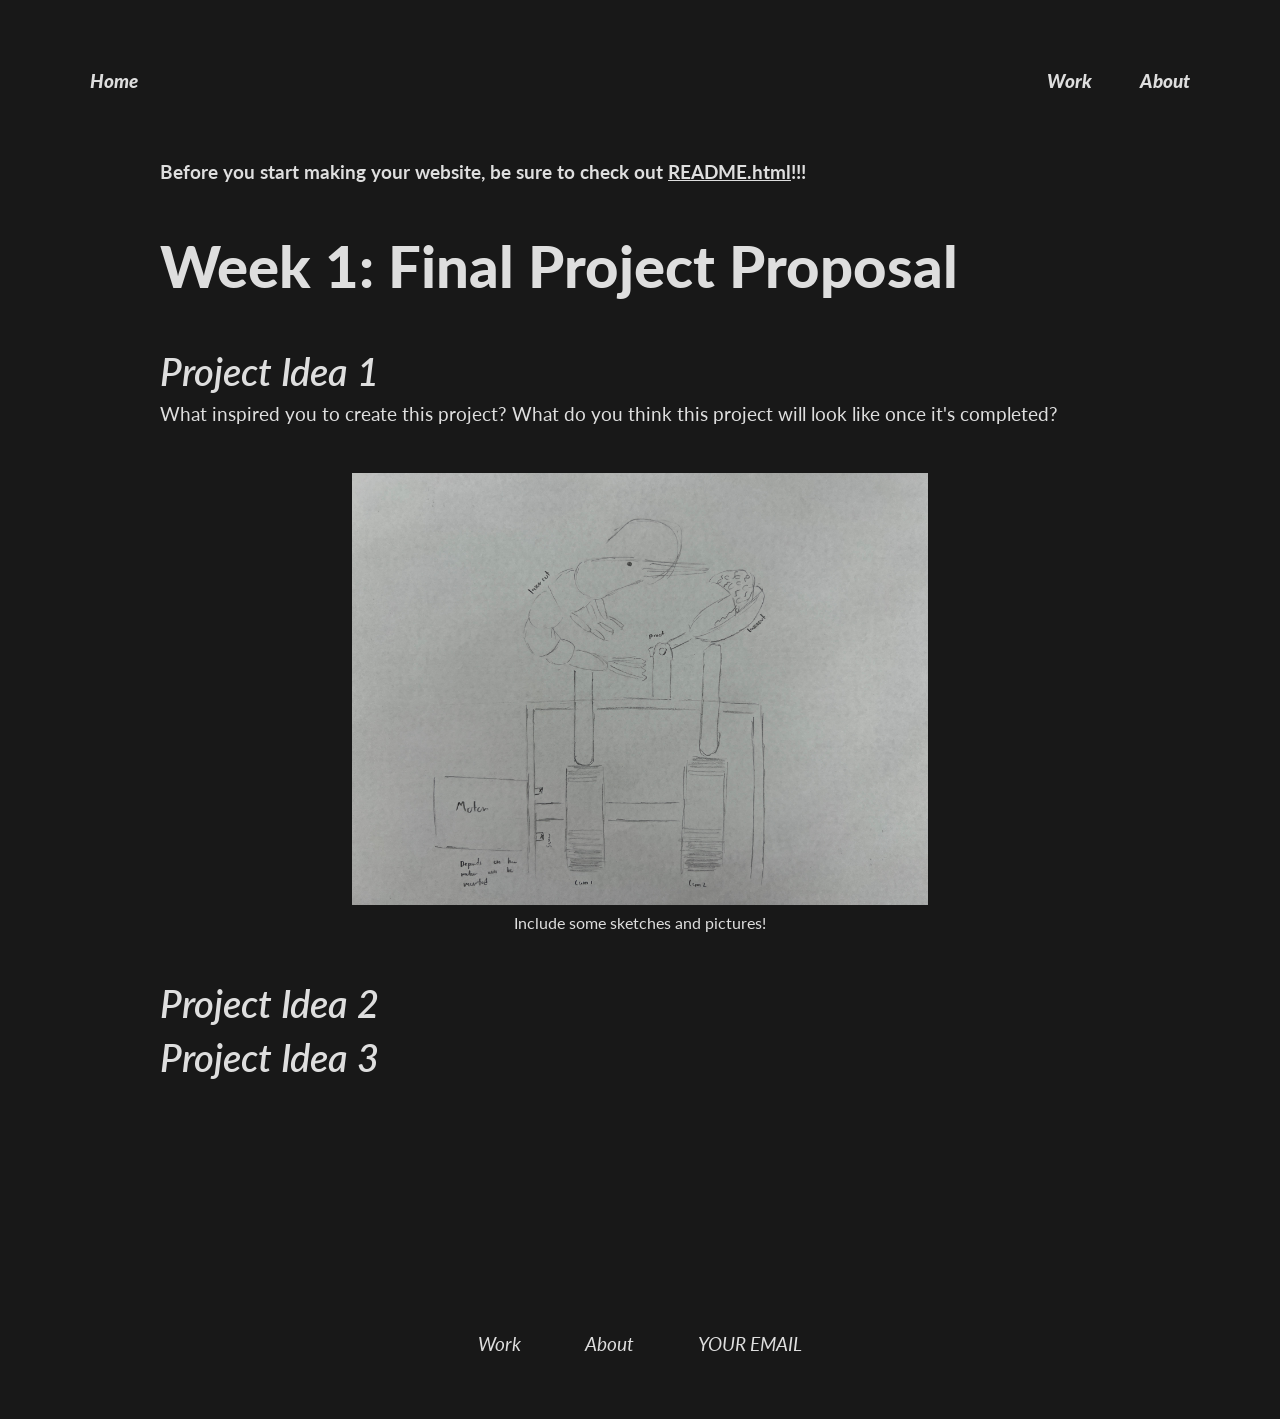
==== 01_intro/index.html @ 0982aaa7 "Template Copy Pasted I copy pasted the Template files from 'Template website 2026' at https://nathan" ====
<!DOCTYPE html>
<html lang="en">
  <head>
    <title>See config.js</title>
    <meta charset="UTF-8">
    <meta name="viewport" content="width=device-width, initial-scale=1.0">
    <meta http-equiv="X-UA-Compatible" content="ie=edge">
    <link rel="stylesheet" href="../style.css">
  </head>

  <nav>
    <a id="home" href="../index.html">Home</a>
    <a href="../index.html#final-project">Work</a>
    <a href="../about.html">About</a>
  </nav>

  <body>
    <section class="blog">

      <b>Before you start making your website, be sure to check out <a href="../README.html">README.html</a>!!!</b>

      <h1>Week 1: Final Project Proposal</h1>

      <h2>Project Idea 1</h2>

      <p>
        What inspired you to create this project? What do you think this project will look like once it's completed?
      </p>

      <!-- Media should be put in the asset folder of their respective week -->
      <img src="./Assets/Sketch.JPG" alt="">
      <p class="caption">Include some sketches and pictures!</p>

      <h2>Project Idea 2</h2>

      <h2>Project Idea 3</h2>
    </section>
  </body>

  <footer>See config.js</footer>

  <script src="../config.js"></script>
  <script src="../slideshow.js"></script>
</html>
---- style.css ----
@import url('https://fonts.googleapis.com/css2?family=Lato:ital,wght@0,100;0,300;0,400;0,700;0,900;1,100;1,300;1,400;1,700;1,900&display=swap');
@import url('https://fonts.googleapis.com/css2?family=Lato:ital,wght@0,100;0,300;0,400;0,700;0,900;1,100;1,300;1,400;1,700;1,900&family=Roboto+Mono:ital,wght@0,100..700;1,100..700&display=swap');

:root {
  --secondary-background-color: color-mix(in srgb, var(--text-color) 8%, var(--background-color) 92%);
  --accent-color: #FFFFFF;
}

*,
*::before,
*::after {
  margin: 0;
  padding: 0;
  box-sizing: inherit;
}

html {
  color: var(--text-color);
  background-color: var(--background-color);
  font-family: var(--font-family);
  box-sizing: border-box;
}

/* TEXT */

h1, h2, h3, p, b, ul, ol, pre, table {
  margin-bottom: 3rem;
}

h1 {
  font-size: clamp(3rem, 4.5vw, 100rem);
  font-weight: 900;
}

h2 {
  font-size: clamp(2rem, 3vw, 100rem);
  font-weight: 600;
  font-style: italic;
  margin-bottom: 0.5rem;
}

h3 {
  font-size: clamp(1.5rem, 2.5vw, 100rem);
  font-weight: 400;
  margin-bottom: 0.5rem;
}

p {
  font-size: clamp(1.2rem, 1.2vw, 100rem);
  font-weight: 400;
}

b {
  font-size: clamp(1.2rem, 1.2vw, 100rem);
  font-weight: 700;
}

a {
  text-decoration: underline;
  color: var(--text-color);
}

ul, ol, tr{
  font-size: clamp(1.2rem, 1.2vw, 100rem);
  list-style-position: inside;
}

code {
  font-family: var(--mono-font-family);
  background-color: var(--secondary-background-color);
  border-radius: 5px;
  padding: 0px 5px 3px 5px;
}

pre {
  padding: 1vw;
  background-color: var(--secondary-background-color);
  border-radius: 5px;
}

pre code {
  background-color: none;
  font-size: clamp(0.8rem, 0.8vw, 100rem);
  padding: 0%;
  margin: 0%;
}

table {
  border-collapse: collapse;
  width: 100%;
}

th, td {
  border: 1px solid var(--text-color);
  padding: 5px 8px;
  text-align: left;
}

.caption {
  font-size: clamp(1rem, 1vw, 100rem);
  align-self: center;
}

/* Media */

iframe, video, img, .img-duo, .img-trip, .img-quad {
  width: clamp(20rem, 45vw, 160rem); 
  margin-bottom: 2rem;
  align-self: center;
}


iframe, video {
  height: clamp(11.25rem, 25.313vw, 90rem);
  border: none;
}

img {
  object-fit: cover;
}

img:has(+ .caption) {
  margin-bottom: 0.5rem;
}

.img-duo {
  display: flex;
  flex-direction: row;
  overflow: hidden;
}

.img-duo img {
  width: clamp(10rem, 22.5vw, 100rem);
  margin-bottom: 0rem;
}

.img-trip {
  display: flex;
  flex-direction: row;
  overflow: hidden;
}

.img-trip img {
  width: clamp(6.666rem, 15vw, 100rem);
  margin-bottom: 0rem;
}

.img-quad {
  display: grid;
  grid-template-columns: repeat(2, 1fr);
  gap: 0%;
}

.img-quad img {
  width: clamp(10rem, 22.5vw, 100rem);
  margin-bottom: 0rem;
}

/* Slideshow */

.slideshow-container {
  position: relative;
  align-self: center;
  overflow: hidden;
}

.slides {
  display: none;
}

.prev, .next {
  position: absolute;
  top: 50%;
  transform: translateY(-100%);
  padding: 0vh 2vw;

  color: var(--background-color);
  cursor: pointer;
  user-select: none;
  text-decoration: none;

  font-style: var(--mono-font-family);
  font-size: clamp(2rem, 3vw, 100rem);
  filter: invert(1);
  mix-blend-mode: difference;

  display: flex;
  align-items: center;
}

.next { right: 0; }

/* Blog */

.blog {
  width: clamp(0rem, 85vw, 60rem);
  display: flex;
  flex-direction: column;
  margin-left: auto;
  margin-right: auto;
}

/* Nav */

nav {
  height: clamp(0rem, 20vw, 10rem);
  width: 100vw;
  padding: 0rem 7vw;
  gap: 3rem;
  display: flex;
  align-items: center;
  justify-content: flex-end;
}

nav a {
  font-size: clamp(1rem, 1.5vw, 100rem);
  font-weight: 900;
  font-style: italic;
  text-decoration: none;
}

nav #home {
  margin-right: auto;
}

/* Footer */

footer {
  width: 100vw;
  margin-top: 20vh;
  padding: 5vw;
  gap: 5vw;
  display: flex;
  justify-content: center;
  align-items: center;
}

footer #contact-info {
  display: flex;
  flex-direction: column;
}

footer a {
  font-size: clamp(1rem, 1.5vw, 100rem);
  font-weight: 400;
  font-style: italic;
  text-decoration: none;
}

/* Hero */

#hero {
  height: 70vh;
  padding: 0vh 7vw;
  display: flex;
  flex-direction: column;
  align-items: left;
  justify-content: center;
}

#hero h1 {
  font-size: clamp(3.5rem, 8vw, 100rem);
  font-weight: 700;
  margin-bottom: 3rem;
}

/* Final project */

#final-project {
  padding: 0vh 7vw;
}

/* Work */

#work {
  padding: 0vh 7vw;
  display: flex;
  flex-direction: column;
}

#work a {
  font-size: clamp(1.4rem, 2.2vw, 100rem);
}

/* About */

.about {
  width: clamp(0rem, 85vw, 60rem);
  display: grid;
  grid-template-columns: auto 1fr; 
  margin-left: auto;
  margin-right: auto;
}

.about h1 {
  grid-column: 1 / -1;
}

.about img {
  width: 100%;
  height: 55vh;
  padding-right: 2rem;
}

@media (max-width: 1000px) { 
  .about { grid-template-columns: 1fr; } 
  .about img { padding-right: 0%;}
}
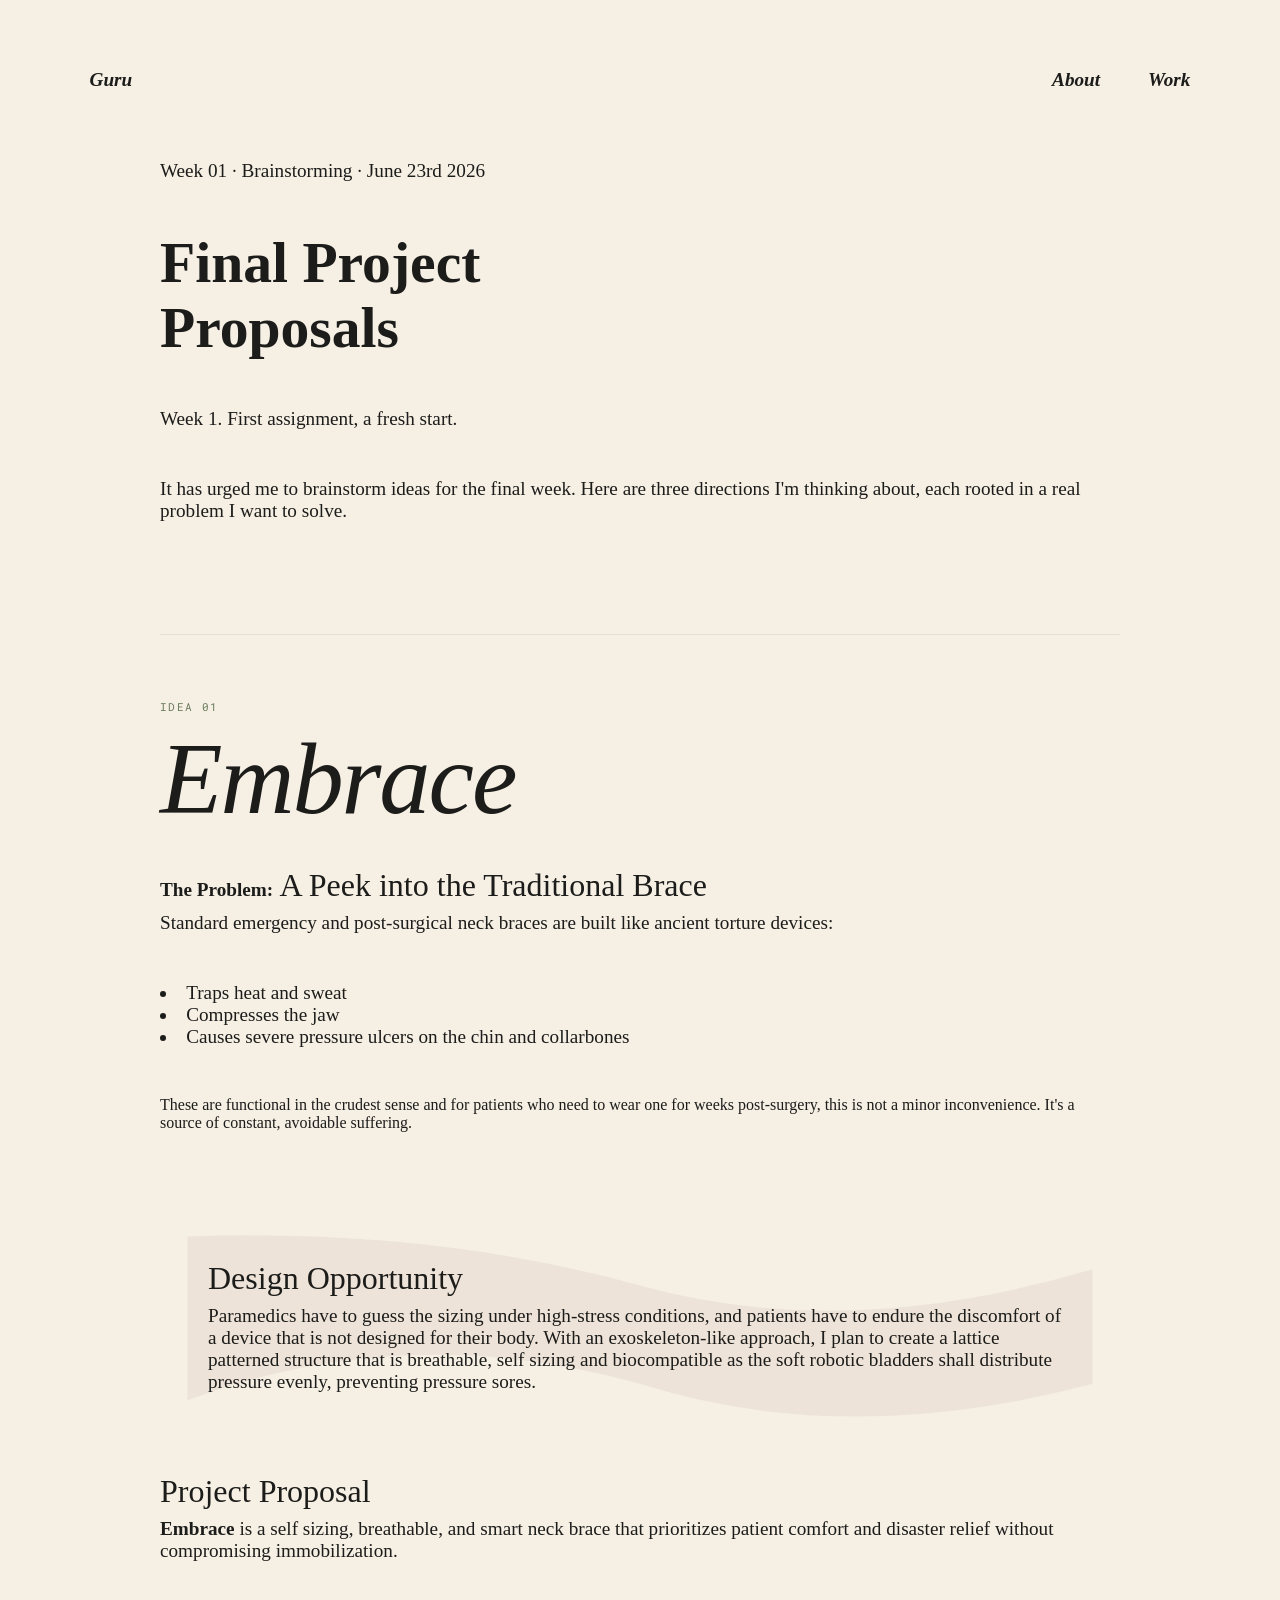
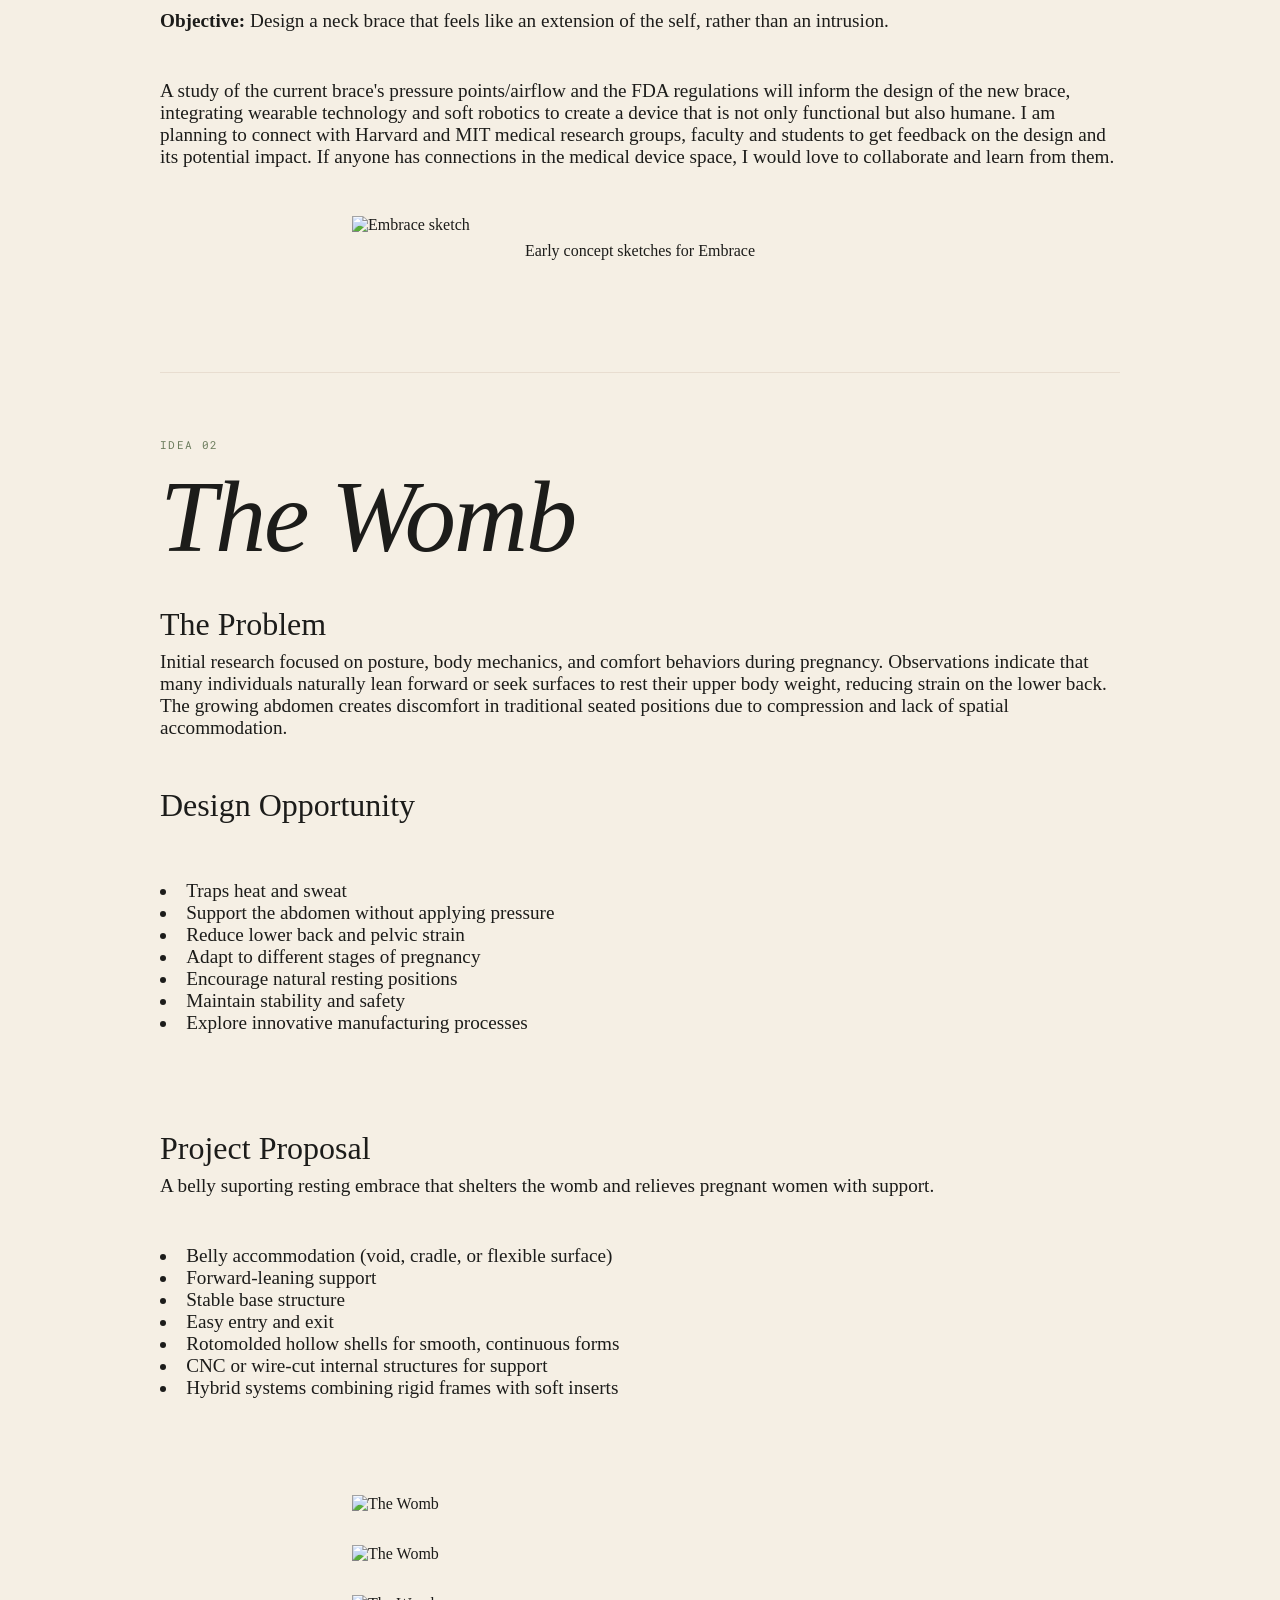
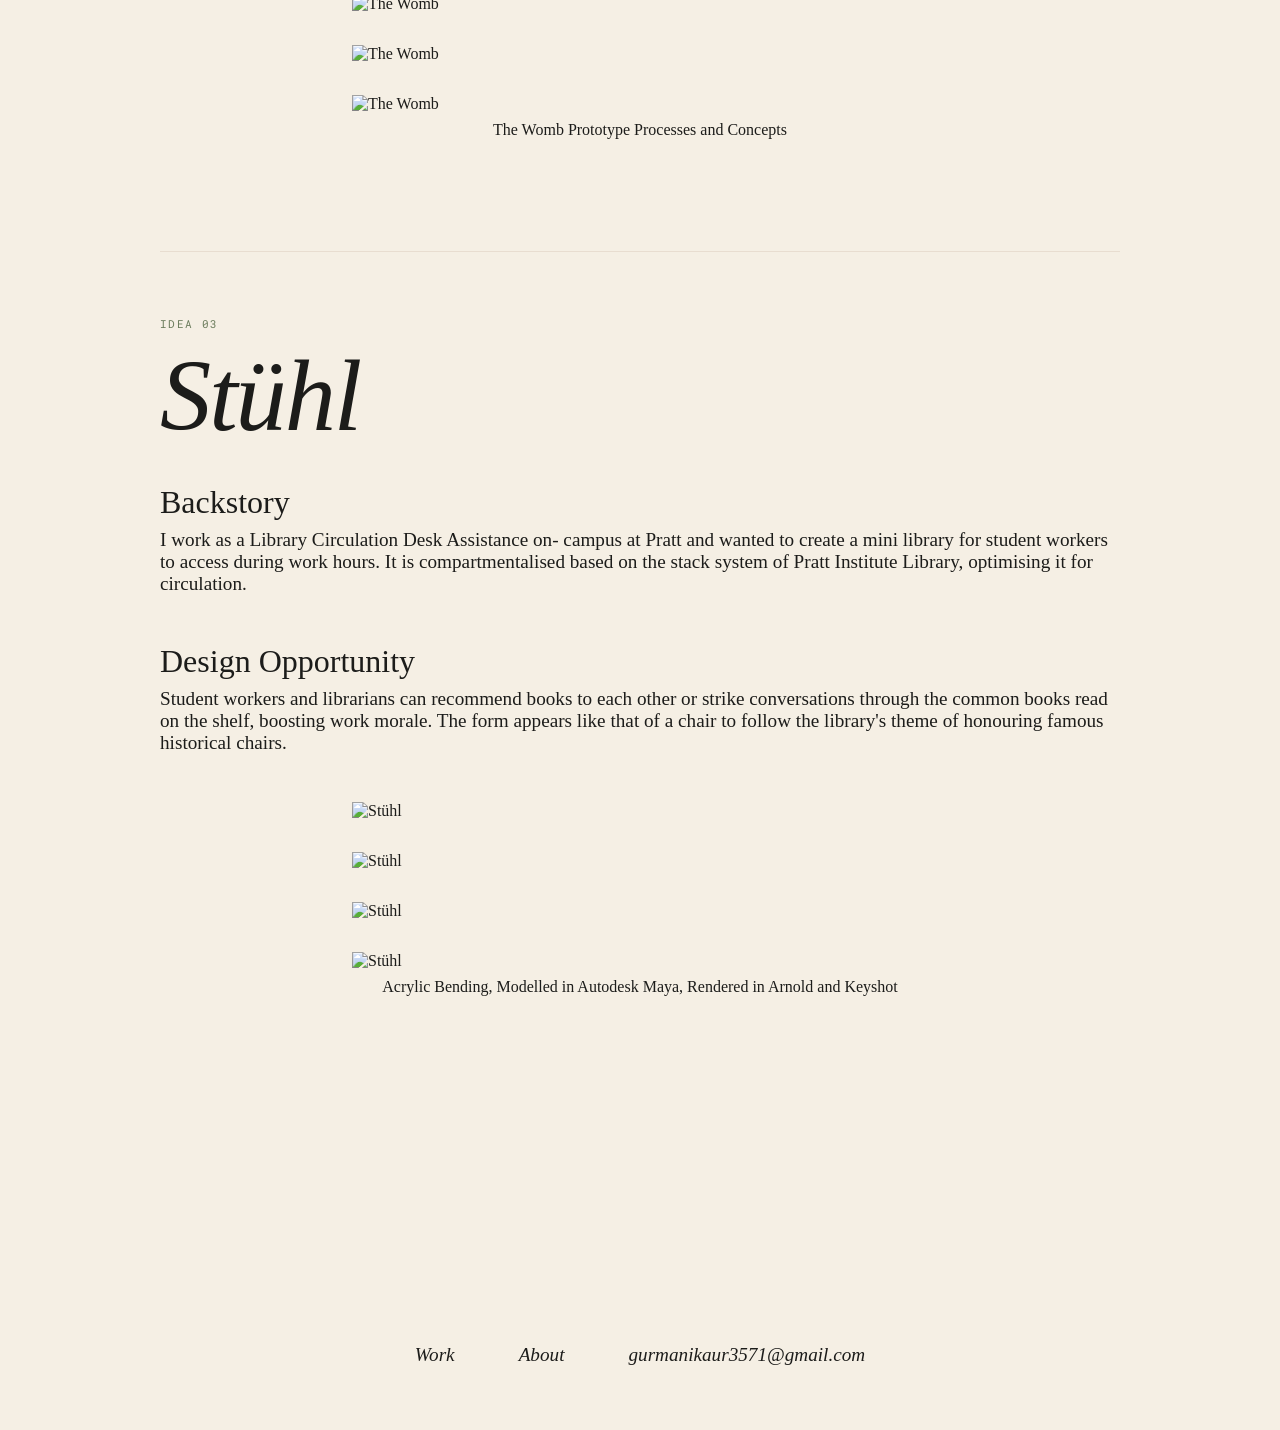
==== commit beae1c29: "Footer, header new id assigned" ====
--- a/01_intro/index.html
+++ b/01_intro/index.html
@@ -1,44 +1,205 @@
 <!DOCTYPE html>
 <html lang="en">
-  <head>
-    <title>See config.js</title>
-    <meta charset="UTF-8">
-    <meta name="viewport" content="width=device-width, initial-scale=1.0">
-    <meta http-equiv="X-UA-Compatible" content="ie=edge">
-    <link rel="stylesheet" href="../style.css">
-  </head>
-
-  <nav>
-    <a id="home" href="../index.html">Home</a>
-    <a href="../index.html#final-project">Work</a>
-    <a href="../about.html">About</a>
-  </nav>
-
-  <body>
-    <section class="blog">
-
-      <b>Before you start making your website, be sure to check out <a href="../README.html">README.html</a>!!!</b>
-
-      <h1>Week 1: Final Project Proposal</h1>
-
-      <h2>Project Idea 1</h2>
-
-      <p>
-        What inspired you to create this project? What do you think this project will look like once it's completed?
-      </p>
-
-      <!-- Media should be put in the asset folder of their respective week -->
-      <img src="./Assets/Sketch.JPG" alt="">
-      <p class="caption">Include some sketches and pictures!</p>
-
-      <h2>Project Idea 2</h2>
-
-      <h2>Project Idea 3</h2>
-    </section>
-  </body>
-
-  <footer>See config.js</footer>
-
-  <script src="../config.js"></script>
-  <script src="../slideshow.js"></script>
-</html>
+<head>
+  <meta charset="UTF-8">
+  <meta name="viewport" content="width=device-width, initial-scale=1.0">
+  <title>Week 1 · Brainstorming</title>
+  <link rel="stylesheet" href="../style.css">
+  <style>
+    .problem-blob {
+      position: relative;
+      margin: 2.5rem 0;
+    }
+    .problem-blob svg {
+      position: absolute;
+      inset: 0;
+      width: 100%;
+      height: 100%;
+      z-index: 0;
+      overflow: visible;
+    }
+    .problem-blob .blob-inner {
+      position: relative;
+      z-index: 1;
+      padding: 2.5rem 3rem;
+    }
+    .idea-divider {
+      border: none;
+      border-top: 1px solid var(--secondary-color);
+      margin: 4rem 0;
+    }
+    .idea-number {
+      font-family: var(--mono-font-family);
+      font-size: 0.7rem;
+      letter-spacing: 0.12em;
+      text-transform: uppercase;
+      color: var(--accent-color);
+      margin-bottom: 1rem;
+    }
+    .idea-title {
+      font-family: var(--font-family);
+      font-size: clamp(3.5rem, 8vw, 7rem);
+      font-weight: 300;
+      line-height: 0.95;
+      letter-spacing: -0.02em;
+      margin-bottom: 2.5rem;
+    }
+  </style>
+</head>
+
+<nav>
+  <a id="home" href="../index.html">Guru</a>
+  <a href="../about.html">About</a>
+  <a href="../index.html#work">Work</a>
+</nav>
+
+<body>
+  <section class="blog">
+
+    <p class="blog-meta">Week 01 · Brainstorming · June 23rd 2026</p>
+    <h1>Final Project<br>Proposals</h1>
+
+    <p>
+      Week 1.  First assignment, a fresh start. 
+    </p>
+    <p>
+      It has urged me to brainstorm ideas for the final week.
+      Here are three directions I'm thinking about, each rooted in 
+      a real problem I want to solve.
+    </p>
+
+    <hr class="idea-divider">
+
+    <p class="idea-number">Idea 01</p>
+    <h2 class="idea-title">Embrace</h2>
+
+    <h3><b>The Problem:</b> A Peek into the Traditional Brace</h3>
+    <p>
+      Standard emergency and post-surgical neck braces are built like ancient torture devices:
+
+<ul>
+  <li>Traps heat and sweat</li>
+  <li>Compresses the jaw</li>
+  <li>Causes severe pressure ulcers on the chin and collarbones</li>
+</ul> 
+      These are functional in the crudest sense and for patients who need to wear one for weeks 
+      post-surgery, this is not a minor inconvenience. It's a source of 
+      constant, avoidable suffering.
+    </p>
+
+    <div class="problem-blob">
+      <svg viewBox="0 0 700 260" fill="none" xmlns="http://www.w3.org/2000/svg" preserveAspectRatio="none">
+        <path d="M 20 20 
+                 Q 200 10, 350 80 
+                 Q 500 150, 680 60 
+                 L 680 200 
+                 Q 500 280, 350 200 
+                 Q 180 120, 20 220 Z" 
+              fill="#E8DDD0" opacity="0.6"/>
+      </svg>
+      <div class="blob-inner">
+        <h3 style="margin-top:0;">Design Opportunity</h3>
+        <p style="margin-bottom:0;">
+          Paramedics have to guess the sizing under high-stress conditions, and patients have to endure the discomfort of a device
+           that is not designed for their body.
+          
+          With an exoskeleton-like approach, I plan to create a lattice patterned structure that is breathable, 
+          self sizing and biocompatible as the soft robotic bladders shall distribute pressure evenly, preventing pressure sores.
+        </p>
+      </div>
+    </div>
+
+    <h3>Project Proposal</h3>
+    <p>
+      <strong>Embrace</strong> is a self sizing, breathable, and smart neck brace that prioritizes patient comfort and
+       disaster relief without compromising immobilization. 
+      
+          </p>
+    <p><b>Objective:</b> Design a neck brace that feels like an extension of the self, rather than an intrusion.
+    </p>
+    <p>
+      A study of the current brace's pressure points/airflow and the FDA regulations will inform the design of the new brace, integrating
+      wearable technology and soft robotics to create a device that is not only functional but also humane. I am planning to connect with
+      Harvard and MIT medical research groups, faculty and students to get feedback on the design and its potential impact. If anyone
+      has connections in the medical device space, I would love to collaborate and learn from them.
+    </p>
+
+    <img src="../placeholder_assets/Embrace_sketch.jpg" alt="Embrace sketch">
+    <p class="caption">Early concept sketches for Embrace</p>
+
+    <hr class="idea-divider">
+
+    <p class="idea-number">Idea 02</p>
+    <h2 class="idea-title">The Womb</h2>
+
+    <h3>The Problem</h3>
+    <p>Initial research focused on posture, body mechanics, and comfort behaviors during pregnancy. 
+      Observations indicate that many individuals naturally lean forward or seek surfaces to rest their upper body weight, 
+      reducing strain on the lower back. The growing abdomen creates discomfort in traditional seated positions due to 
+      compression and lack of spatial accommodation.</p>
+
+    <h3>Design Opportunity</h3>
+    <p>
+      <ul>
+        <li>Traps heat and sweat</li>
+        <li>Support the abdomen without applying pressure</li>
+        <li>Reduce lower back and pelvic strain</li>
+        <li>Adapt to different stages of pregnancy</li>
+        <li>Encourage natural resting positions</li>
+        <li>Maintain stability and safety</li>
+        <li>Explore innovative manufacturing processes</li>
+      </ul>
+    </p>
+
+    <h3>Project Proposal</h3>
+    <p> A belly suporting resting embrace that shelters the womb and relieves pregnant women with support.      
+<ul>
+<li>Belly accommodation (void, cradle, or flexible surface)</li>
+<li>Forward-leaning support</li>
+<li>Stable base structure</li>
+<li>Easy entry and exit</li>
+<li>Rotomolded hollow shells for smooth, continuous forms</li>
+<li>CNC or wire-cut internal structures for support</li>
+<li>Hybrid systems combining rigid frames with soft inserts</li>
+
+</ul>
+    </p>
+
+    <img src="../placeholder_assets/Womb_sketch.jpg" alt="The Womb">
+    <img src="../placeholder_assets/Womb_1.jpg" alt="The Womb">
+    <img src="../placeholder_assets/Womb_2.jpg" alt="The Womb">
+    <img src="../placeholder_assets/Womb_3.jpg" alt="The Womb">
+    <img src="../placeholder_assets/Womb_4.jpg" alt="The Womb">
+    <p class="caption">The Womb Prototype Processes and Concepts</p>
+
+    <hr class="idea-divider">
+
+    <p class="idea-number">Idea 03</p>
+    <h2 class="idea-title">Stühl</h2>
+
+    <h3>Backstory</h3>
+    <p>I work as a Library Circulation Desk Assistance on- campus at Pratt and wanted to create a mini library
+       for student workers to access during work hours. It is compartmentalised based on the stack system of Pratt 
+       Institute Library, optimising it for circulation.</p>
+
+    <h3>Design Opportunity</h3>
+    <p>Student workers and librarians can recommend books to each other or strike conversations through the common books 
+      read on the shelf, boosting work morale. The form appears like that of a chair to follow the library's theme of honouring 
+      famous historical chairs.</p>
+
+      <img src="../placeholder_assets/Stühl_sketch.jpg" alt="Stühl">
+      <img src="../placeholder_assets/Stühl_1.png" alt="Stühl">
+      <img src="../placeholder_assets/Stühl_2.png" alt="Stühl">
+      <img src="../placeholder_assets/Stühl_3.png" alt="Stühl">
+      <p class="caption">Acrylic Bending, Modelled in Autodesk Maya, Rendered in Arnold and Keyshot</p>
+
+    <h3></h3>
+    <p></p>
+
+  </section>
+</body>
+
+<footer id="footer-root"></footer>
+<script src="../config.js"></script>
+<script src="../slideshow.js"></script>
+</html>
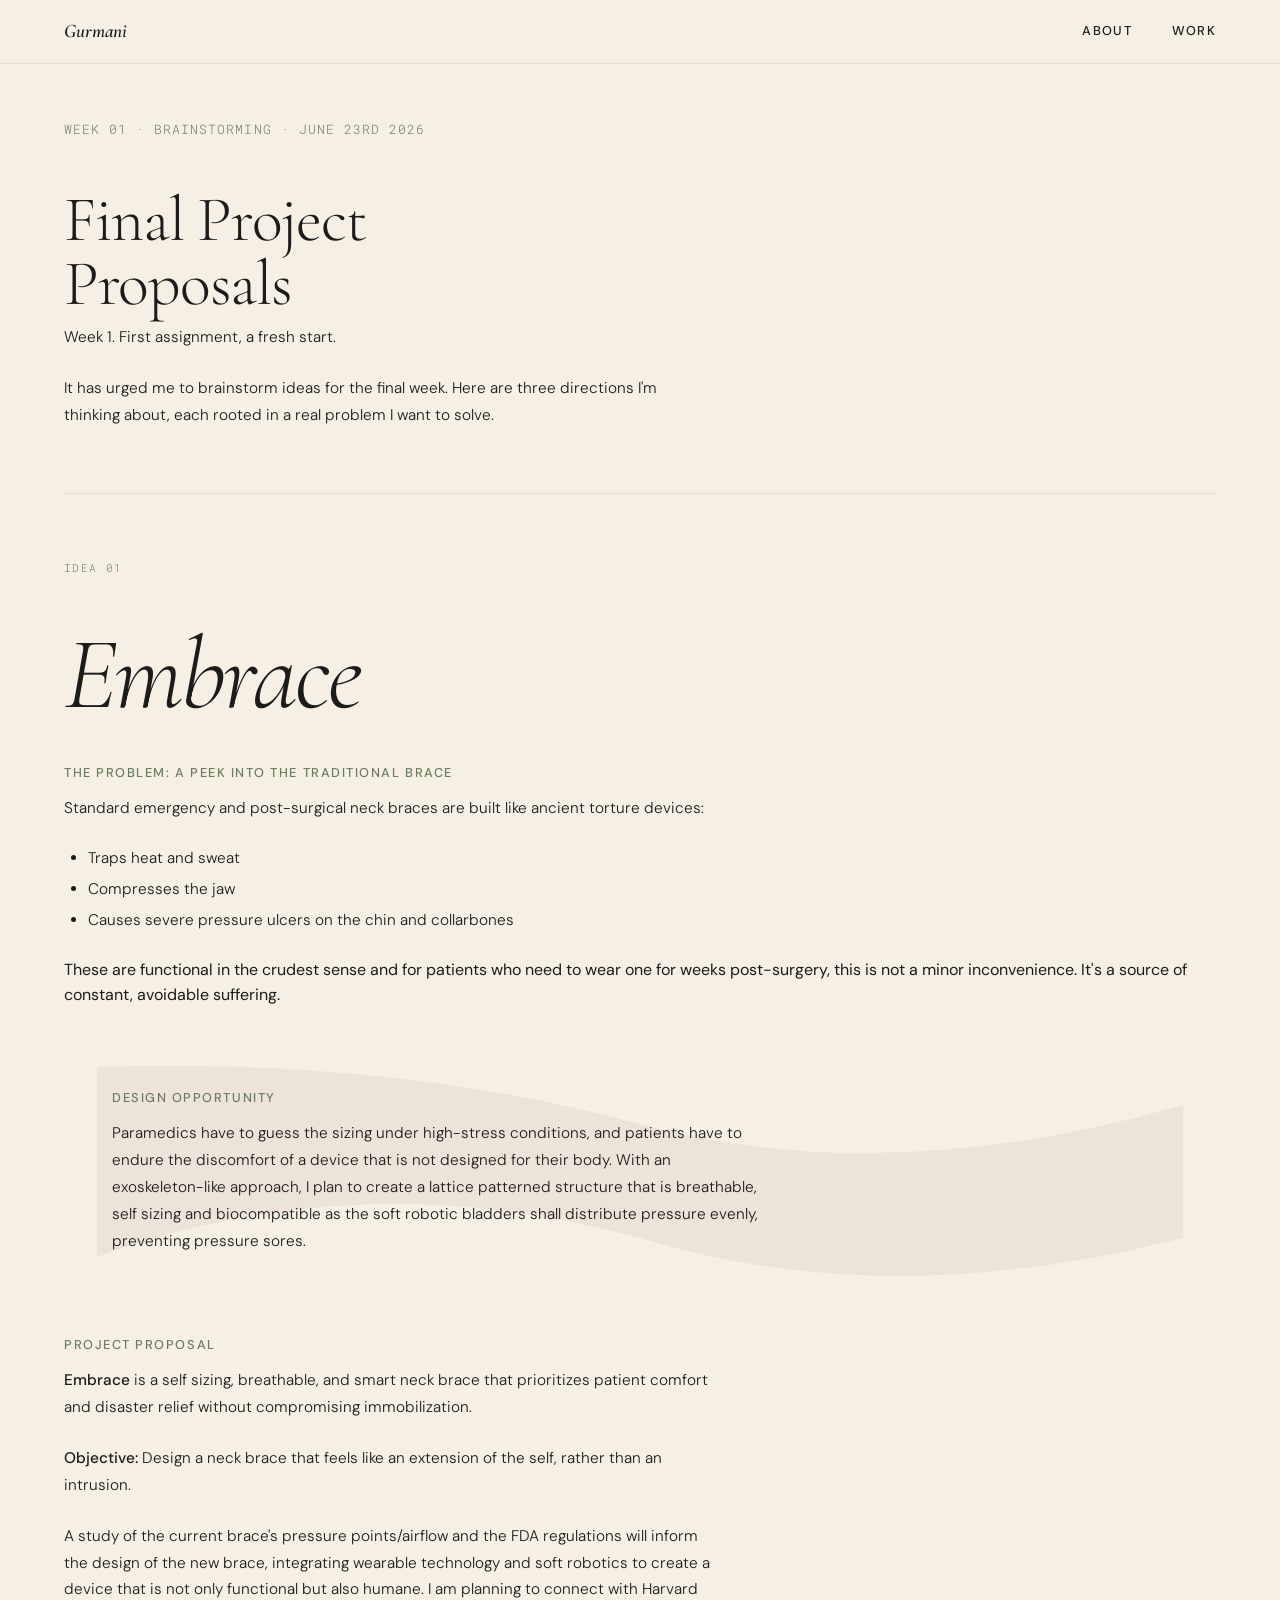
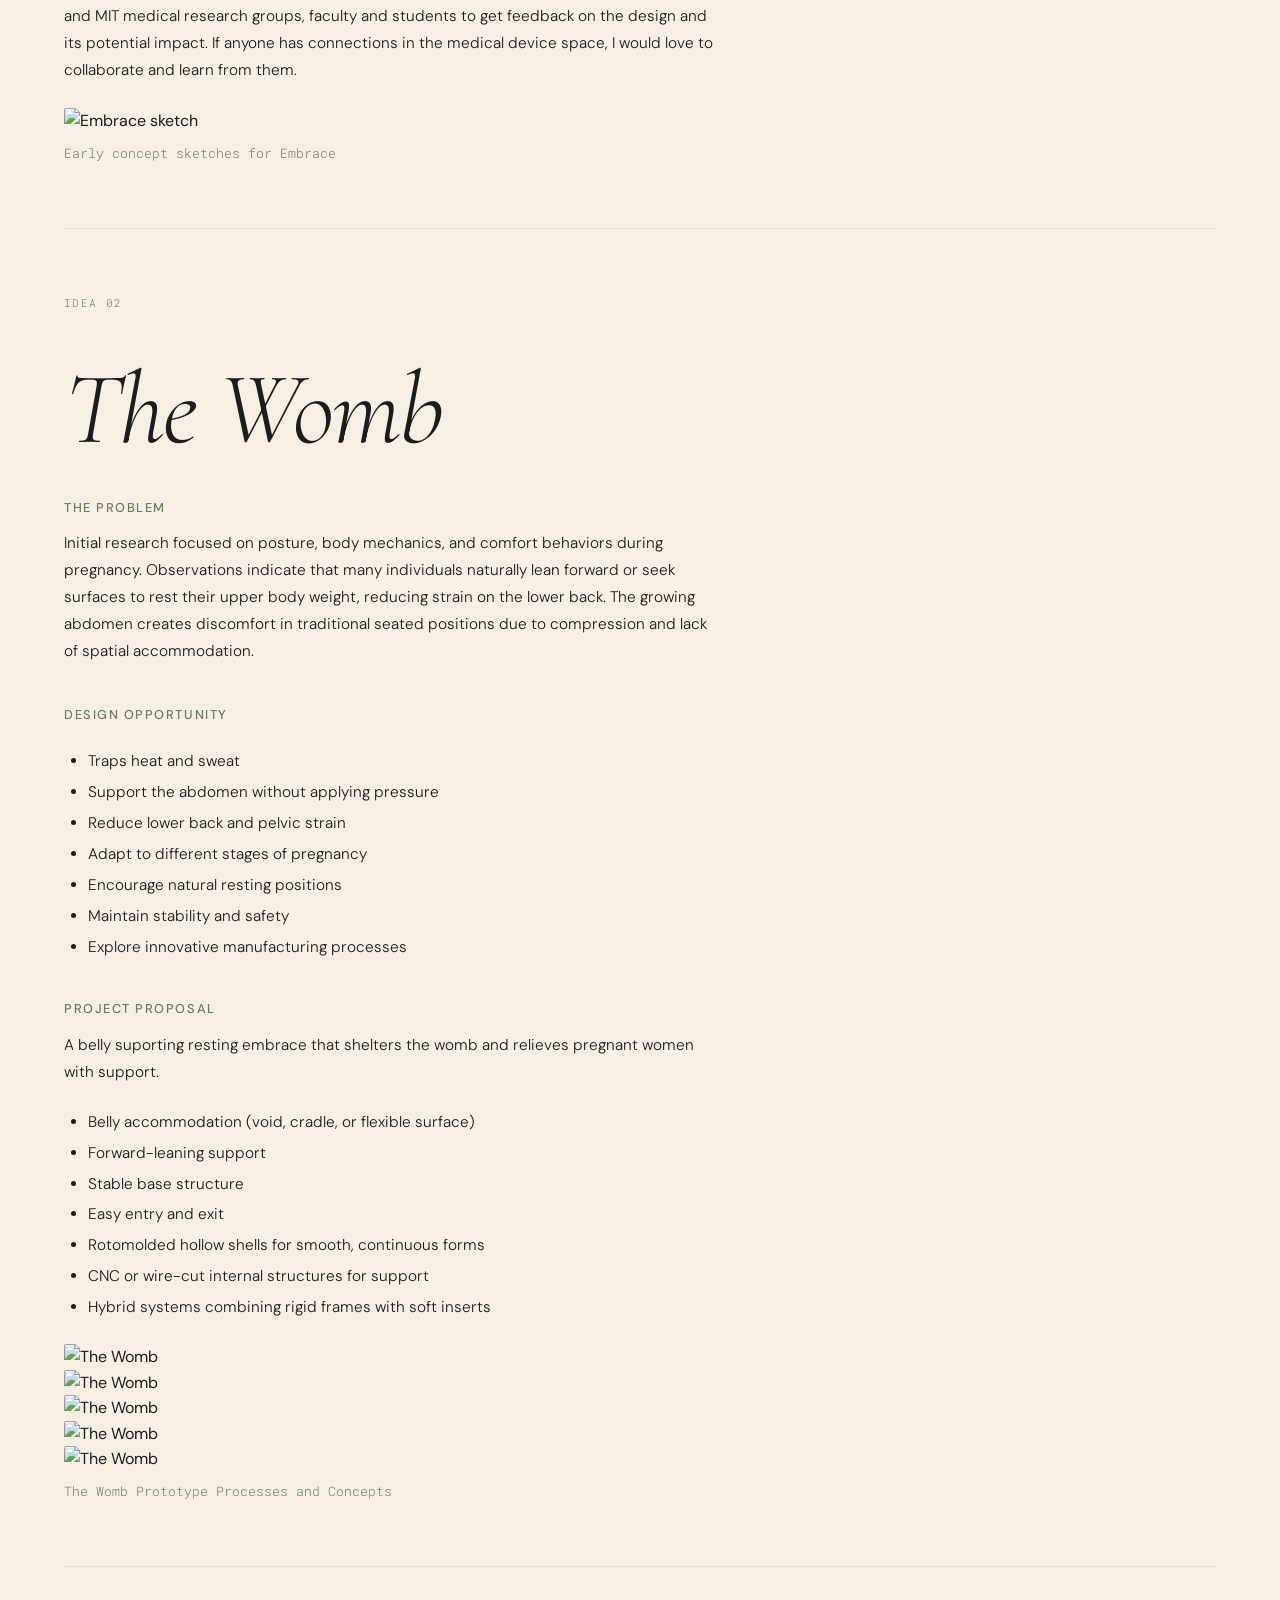
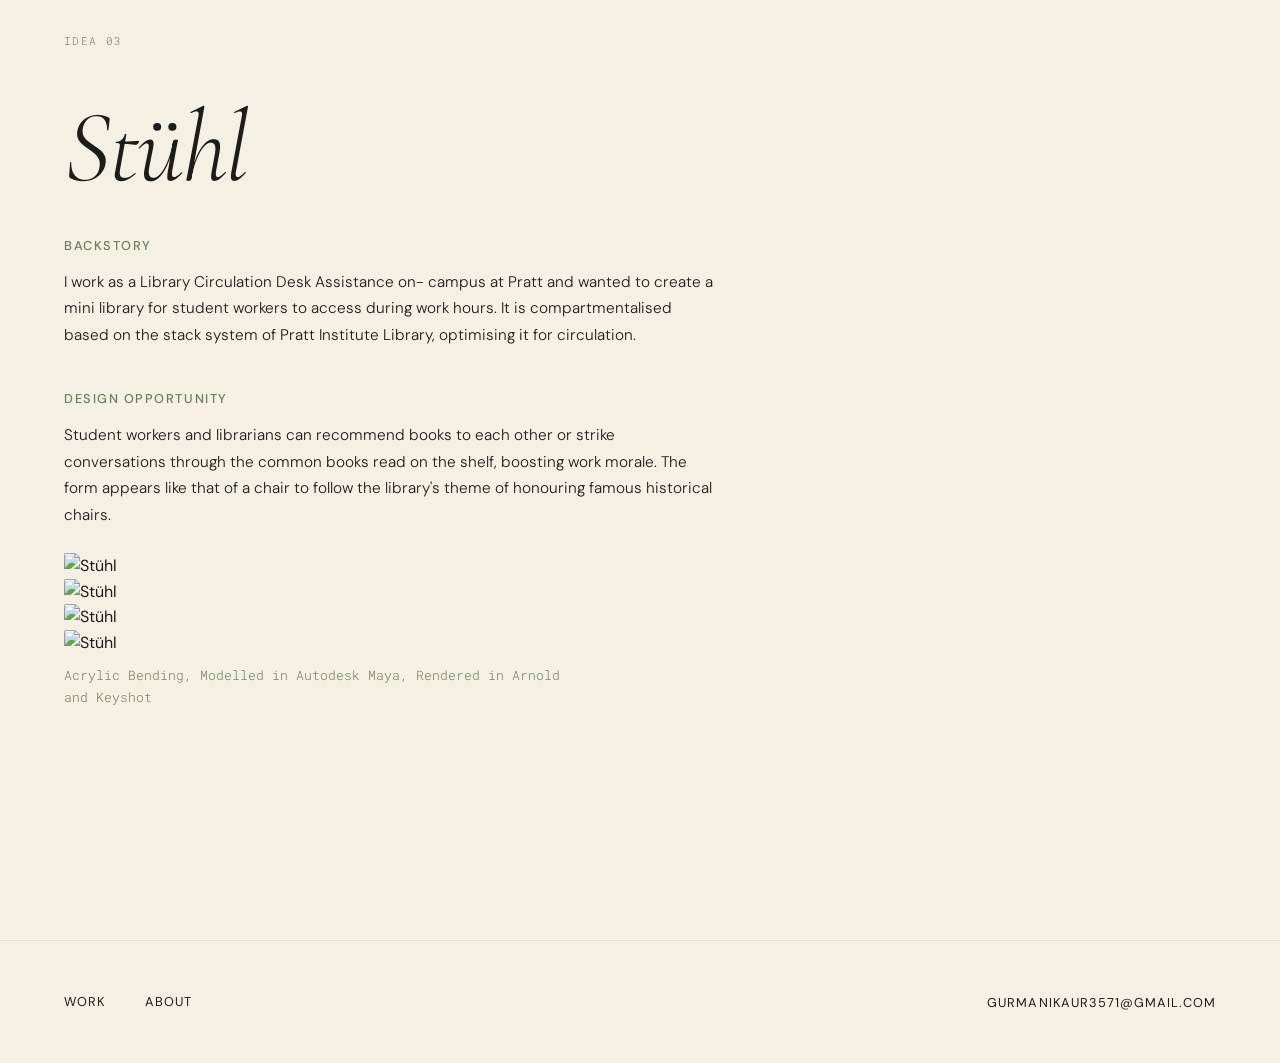
==== commit 96b40ead: "name button updated all redirects" ====
--- a/01_intro/index.html
+++ b/01_intro/index.html
@@ -48,7 +48,7 @@
 </head>
 
 <nav>
-  <a id="home" href="../index.html">Guru</a>
+  <a id="home" href="../index.html">Gurmani</a>
   <a href="../about.html">About</a>
   <a href="../index.html#work">Work</a>
 </nav>
@@ -188,9 +188,9 @@
       famous historical chairs.</p>
 
       <img src="../placeholder_assets/Stühl_sketch.jpg" alt="Stühl">
-      <img src="../placeholder_assets/Stühl_1.png" alt="Stühl">
-      <img src="../placeholder_assets/Stühl_2.png" alt="Stühl">
-      <img src="../placeholder_assets/Stühl_3.png" alt="Stühl">
+      <img src="../placeholder_assets/Stühl_1.jpeg" alt="Stühl">
+      <img src="../placeholder_assets/Stühl_2.jpeg" alt="Stühl">
+      <img src="../placeholder_assets/Stühl_3.jpeg" alt="Stühl">
       <p class="caption">Acrylic Bending, Modelled in Autodesk Maya, Rendered in Arnold and Keyshot</p>
 
     <h3></h3>
@@ -199,7 +199,7 @@
   </section>
 </body>
 
-<footer id="footer-root"></footer>
+<footer></footer>
 <script src="../config.js"></script>
 <script src="../slideshow.js"></script>
 </html>
--- a/style.css
+++ b/style.css
@@ -1,308 +1,603 @@
-@import url('https://fonts.googleapis.com/css2?family=Lato:ital,wght@0,100;0,300;0,400;0,700;0,900;1,100;1,300;1,400;1,700;1,900&display=swap');
-@import url('https://fonts.googleapis.com/css2?family=Lato:ital,wght@0,100;0,300;0,400;0,700;0,900;1,100;1,300;1,400;1,700;1,900&family=Roboto+Mono:ital,wght@0,100..700;1,100..700&display=swap');
-
-:root {
-  --secondary-background-color: color-mix(in srgb, var(--text-color) 8%, var(--background-color) 92%);
-  --accent-color: #FFFFFF;
-}
-
-*,
-*::before,
-*::after {
+@import url('https://fonts.googleapis.com/css2?family=Cormorant+Garamond:ital,wght@0,300;0,400;0,600;0,700;1,300;1,400;1,600&family=DM+Sans:ital,opsz,wght@0,9..40,300;0,9..40,400;0,9..40,500;1,9..40,300&family=Roboto+Mono:wght@400;500&display=swap');
+
+/* Reset */
+*, *::before, *::after {
   margin: 0;
   padding: 0;
-  box-sizing: inherit;
+  box-sizing: border-box;
+}
+
+:root {
+  --background-color: #F5EFE4;
+  --text-color: #1C1C1A;
+  --accent-color: #6B7C5C;
+  --secondary-color: #E8DDD0;
+  --font-family: 'Cormorant Garamond', serif;
+  --body-font-family: 'DM Sans', sans-serif;
+  --mono-font-family: 'Roboto Mono', monospace;
 }
 
 html {
+  background-color: var(--background-color);
   color: var(--text-color);
-  background-color: var(--background-color);
+  font-family: var(--body-font-family);
+  font-size: 16px;
+  line-height: 1.6;
+}
+
+/* Typography */
+h1 {
   font-family: var(--font-family);
-  box-sizing: border-box;
-}
-
-/* TEXT */
-
-h1, h2, h3, p, b, ul, ol, pre, table {
-  margin-bottom: 3rem;
-}
-
-h1 {
-  font-size: clamp(3rem, 4.5vw, 100rem);
-  font-weight: 900;
+  font-size: clamp(3.5rem, 8vw, 9rem);
+  font-weight: 300;
+  line-height: 1.0;
+  letter-spacing: -0.02em;
+  margin-bottom: 2rem;
 }
 
 h2 {
-  font-size: clamp(2rem, 3vw, 100rem);
+  font-family: var(--font-family);
+  font-size: clamp(1.8rem, 3.5vw, 3rem);
+  font-weight: 400;
+  font-style: italic;
+  margin-bottom: 0.5rem;
+  margin-top: 3rem;
+}
+
+h3 {
+  font-family: var(--body-font-family);
+  font-size: clamp(0.7rem, 1vw, 0.85rem);
+  font-weight: 500;
+  letter-spacing: 0.12em;
+  text-transform: uppercase;
+  color: var(--accent-color);
+  margin-bottom: 0.75rem;
+  margin-top: 2.5rem;
+}
+
+p {
+  font-family: var(--body-font-family);
+  font-size: clamp(0.95rem, 1.2vw, 1.1rem);
+  font-weight: 300;
+  line-height: 1.75;
+  margin-bottom: 1.5rem;
+  max-width: 65ch;
+}
+
+b, strong {
+  font-weight: 500;
+}
+
+a {
+  color: var(--text-color);
+  text-decoration: underline;
+  text-underline-offset: 3px;
+  transition: color 0.2s ease;
+}
+
+a:hover {
+  color: var(--accent-color);
+}
+
+ul, ol {
+  font-family: var(--body-font-family);
+  font-size: clamp(0.95rem, 1.2vw, 1.05rem);
+  font-weight: 300;
+  padding-left: 1.5rem;
+  margin-bottom: 1.5rem;
+}
+
+li {
+  margin-bottom: 0.4rem;
+}
+
+code {
+  font-family: var(--mono-font-family);
+  font-size: 0.875em;
+  background-color: var(--secondary-color);
+  padding: 2px 6px;
+  border-radius: 3px;
+}
+
+pre {
+  font-family: var(--mono-font-family);
+  font-size: 0.875rem;
+  background-color: var(--secondary-color);
+  padding: 1.5rem;
+  border-radius: 6px;
+  overflow-x: auto;
+  margin-bottom: 2rem;
+}
+
+pre code {
+  background: none;
+  padding: 0;
+}
+
+table {
+  width: 100%;
+  border-collapse: collapse;
+  margin-bottom: 2rem;
+  font-size: 0.95rem;
+}
+
+th, td {
+  border: 1px solid var(--secondary-color);
+  padding: 0.6rem 1rem;
+  text-align: left;
+}
+
+th {
+  font-weight: 500;
+  background-color: var(--secondary-color);
+}
+
+/*  Navigation */
+nav {
+  position: fixed;
+  top: 0;
+  left: 0;
+  right: 0;
+  z-index: 100;
+  height: 64px;
+  padding: 0 5vw;
+  display: flex;
+  align-items: center;
+  gap: 2.5rem;
+  background-color: rgba(245, 239, 228, 0.92);
+  backdrop-filter: blur(8px);
+  border-bottom: 1px solid var(--secondary-color);
+}
+
+nav a {
+  font-family: var(--body-font-family);
+  font-size: 0.8rem;
+  font-weight: 500;
+  letter-spacing: 0.1em;
+  text-transform: uppercase;
+  text-decoration: none;
+  color: var(--text-color);
+  transition: color 0.2s ease;
+}
+
+nav a:hover {
+  color: var(--accent-color);
+}
+
+nav #home {
+  margin-right: auto;
+  font-family: var(--font-family);
+  font-size: 1.2rem;
   font-weight: 600;
   font-style: italic;
+  letter-spacing: 0;
+  text-transform: none;
+}
+
+/* Footer */
+footer {
+  width: 100%;
+  margin-top: 8rem;
+  padding: 3rem 5vw;
+  border-top: 1px solid var(--secondary-color);
+  display: flex;
+  align-items: center;
+  gap: 2.5rem;
+}
+
+footer a {
+  font-size: 0.8rem;
+  letter-spacing: 0.08em;
+  text-transform: uppercase;
+  text-decoration: none;
+  font-weight: 400;
+}
+
+footer #contact-info {
+  margin-left: auto;
+}
+
+footer #year {
+  font-family: var(--mono-font-family);
+  font-size: 0.8rem;
+  color: var(--accent-color);
+}
+
+/* Hero */
+#hero {
+  min-height: 90vh;
+  padding: calc(64px + 8vh) 5vw 6vh;
+  display: flex;
+  flex-direction: column;
+  justify-content: flex-end;
+  position: relative;
+  overflow: hidden;
+}
+
+#hero .eyebrow {
+  font-family: var(--body-font-family);
+  font-size: 0.8rem;
+  font-weight: 500;
+  letter-spacing: 0.14em;
+  text-transform: uppercase;
+  color: var(--accent-color);
+  margin-bottom: 1.5rem;
+}
+
+#hero h1 {
+  max-width: 14ch;
+}
+
+#hero .hero-sub {
+  font-family: var(--font-family);
+  font-size: clamp(1.1rem, 1.8vw, 1.4rem);
+  font-style: italic;
+  font-weight: 300;
+  color: var(--text-color);
+  max-width: 55ch;
+  line-height: 1.5;
+  margin-top: 1.5rem;
+  margin-bottom: 0;
+}
+
+/* Decorative leaf SVG background — bottom right */
+#hero::after {
+  content: '';
+  position: absolute;
+  bottom: -2rem;
+  right: -2rem;
+  width: clamp(200px, 35vw, 480px);
+  height: clamp(200px, 35vw, 480px);
+  background-image: url('./placeholder_assets/leaf-bg.svg');
+  background-size: contain;
+  background-repeat: no-repeat;
+  background-position: bottom right;
+  opacity: 0.18;
+  pointer-events: none;
+}
+
+/* Intro section */
+#intro {
+  padding: 6rem 5vw;
+  max-width: 1400px;
+  margin: 0 auto;
+  border-top: 1px solid var(--secondary-color);
+}
+
+/* Work / week list */
+#work {
+  padding: 4rem 5vw 6rem;
+}
+
+#work h3 {
+  margin-bottom: 2rem;
+}
+
+.week-grid {
+  display: grid;
+  grid-template-columns: repeat(auto-fill, minmax(220px, 1fr));
+  gap: 1px;
+  border: 1px solid var(--secondary-color);
+}
+
+.week-grid a {
+  display: block;
+  padding: 1.5rem 1.75rem;
+  text-decoration: none;
+  font-family: var(--body-font-family);
+  font-size: 0.9rem;
+  font-weight: 400;
+  border-right: 1px solid var(--secondary-color);
+  border-bottom: 1px solid var(--secondary-color);
+  transition: background-color 0.15s ease, color 0.15s ease;
+}
+
+.week-grid a:hover {
+  background-color: var(--text-color);
+  color: var(--background-color);
+}
+
+.week-grid a .week-num {
+  display: block;
+  font-family: var(--mono-font-family);
+  font-size: 0.7rem;
+  color: var(--accent-color);
+  margin-bottom: 0.4rem;
+  letter-spacing: 0.08em;
+}
+
+.week-grid a:hover .week-num {
+  color: var(--secondary-color);
+}
+
+/* About page */
+.about-hero {
+  padding: calc(64px + 6vh) 5vw 4rem;
+  display: grid;
+  grid-template-columns: 1fr 1.6fr;
+  gap: 5vw;
+  align-items: start;
+  max-width: 1400px;
+  margin: 0 auto;
+}
+
+.about-hero img {
+  width: 100%;
+  aspect-ratio: 3/4;
+  object-fit: cover;
+  border-radius: 4px;
+}
+
+.about-hero .about-text h1 {
+  font-size: clamp(2.8rem, 5vw, 5rem);
+  margin-bottom: 1.5rem;
+}
+
+.about-hero .about-text p {
+  max-width: 55ch;
+}
+
+/* Resume section */
+.resume {
+  padding: 4rem 5vw 2rem;
+  border-top: 1px solid var(--secondary-color);
+  max-width: 1400px;
+  margin: 0 auto;
+}
+
+.resume-block {
+  margin-bottom: 3rem;
+}
+
+.resume-block h3 {
+  margin-top: 0;
+  padding-bottom: 0.5rem;
+  border-bottom: 1px solid var(--secondary-color);
+  margin-bottom: 1.25rem;
+}
+
+.resume-entry {
+  margin-bottom: 1.5rem;
+}
+
+.resume-entry .role {
+  font-weight: 500;
+  font-size: 0.95rem;
+  margin-bottom: 0.1rem;
+}
+
+.resume-entry .org {
+  font-size: 0.85rem;
+  color: var(--accent-color);
+  margin-bottom: 0.4rem;
+  font-family: var(--mono-font-family);
+}
+
+.resume-entry ul {
+  margin-bottom: 0;
+}
+
+/* Blog / weekly assignment pages */
+.blog {
+  padding: calc(64px + 6vh) 5vw 4rem;
+  max-width: 1400px;
+  margin: 0 auto;
+}
+
+.blog h1 {
+  font-size: clamp(2.5rem, 5vw, 5.5rem);
   margin-bottom: 0.5rem;
 }
 
-h3 {
-  font-size: clamp(1.5rem, 2.5vw, 100rem);
-  font-weight: 400;
-  margin-bottom: 0.5rem;
-}
-
-p {
-  font-size: clamp(1.2rem, 1.2vw, 100rem);
-  font-weight: 400;
-}
-
-b {
-  font-size: clamp(1.2rem, 1.2vw, 100rem);
-  font-weight: 700;
-}
-
-a {
-  text-decoration: underline;
-  color: var(--text-color);
-}
-
-ul, ol, tr{
-  font-size: clamp(1.2rem, 1.2vw, 100rem);
-  list-style-position: inside;
-}
-
-code {
-  font-family: var(--mono-font-family);
-  background-color: var(--secondary-background-color);
-  border-radius: 5px;
-  padding: 0px 5px 3px 5px;
-}
-
-pre {
-  padding: 1vw;
-  background-color: var(--secondary-background-color);
-  border-radius: 5px;
-}
-
-pre code {
-  background-color: none;
-  font-size: clamp(0.8rem, 0.8vw, 100rem);
-  padding: 0%;
-  margin: 0%;
-}
-
-table {
-  border-collapse: collapse;
+.blog .blog-meta {
+  font-size: 0.8rem;
+  color: var(--accent-color);
+  letter-spacing: 0.08em;
+  text-transform: uppercase;
+  font-family: var(--mono-font-family);
+  margin-bottom: 3rem;
+}
+
+/* Project idea card (Week 1) */
+.idea-card {
+  border: 1px solid var(--secondary-color);
+  border-radius: 4px;
+  padding: 2rem 2.5rem;
+  margin-bottom: 2rem;
+  position: relative;
+}
+
+.idea-card .idea-tag {
+  font-family: var(--mono-font-family);
+  font-size: 0.7rem;
+  letter-spacing: 0.1em;
+  text-transform: uppercase;
+  color: var(--accent-color);
+  margin-bottom: 0.75rem;
+}
+
+.idea-card h2 {
+  margin-top: 0;
+  font-size: clamp(2rem, 4vw, 3.5rem);
+}
+
+/* Blob shape (signature element) */
+.blob-section {
+  position: relative;
+  padding: 3rem 2.5rem;
+  margin: 2rem 0;
+}
+
+.blob-section svg.blob-bg {
+  position: absolute;
+  inset: 0;
   width: 100%;
-}
-
-th, td {
-  border: 1px solid var(--text-color);
-  padding: 5px 8px;
-  text-align: left;
+  height: 100%;
+  z-index: 0;
+}
+
+.blob-section .blob-content {
+  position: relative;
+  z-index: 1;
+}
+
+/* Media */
+img {
+  max-width: 100%;
+  display: block;
+  border-radius: 2px;
+}
+
+iframe, video {
+  width: 100%;
+  max-width: 720px;
+  aspect-ratio: 16/9;
+  border: none;
+  margin-bottom: 2rem;
+  border-radius: 4px;
 }
 
 .caption {
-  font-size: clamp(1rem, 1vw, 100rem);
-  align-self: center;
-}
-
-/* Media */
-
-iframe, video, img, .img-duo, .img-trip, .img-quad {
-  width: clamp(20rem, 45vw, 160rem); 
-  margin-bottom: 2rem;
-  align-self: center;
-}
-
-
-iframe, video {
-  height: clamp(11.25rem, 25.313vw, 90rem);
-  border: none;
-}
-
-img {
-  object-fit: cover;
-}
-
-img:has(+ .caption) {
-  margin-bottom: 0.5rem;
-}
-
-.img-duo {
-  display: flex;
-  flex-direction: row;
-  overflow: hidden;
-}
-
-.img-duo img {
-  width: clamp(10rem, 22.5vw, 100rem);
-  margin-bottom: 0rem;
-}
-
-.img-trip {
-  display: flex;
-  flex-direction: row;
-  overflow: hidden;
-}
-
-.img-trip img {
-  width: clamp(6.666rem, 15vw, 100rem);
-  margin-bottom: 0rem;
-}
-
-.img-quad {
+  font-size: 0.8rem;
+  color: var(--accent-color);
+  font-family: var(--mono-font-family);
+  margin-top: 0.5rem;
+  margin-bottom: 2rem;
+}
+
+.img-duo, .img-trip, .img-quad {
   display: grid;
-  grid-template-columns: repeat(2, 1fr);
-  gap: 0%;
-}
-
-.img-quad img {
-  width: clamp(10rem, 22.5vw, 100rem);
-  margin-bottom: 0rem;
-}
+  gap: 0.5rem;
+  margin-bottom: 2rem;
+}
+
+.img-duo  { grid-template-columns: 1fr 1fr; }
+.img-trip { grid-template-columns: 1fr 1fr 1fr; }
+.img-quad { grid-template-columns: 1fr 1fr; }
 
 /* Slideshow */
-
 .slideshow-container {
   position: relative;
-  align-self: center;
+  margin-bottom: 2rem;
   overflow: hidden;
 }
 
-.slides {
-  display: none;
-}
+.slides { display: none; }
 
 .prev, .next {
   position: absolute;
   top: 50%;
-  transform: translateY(-100%);
-  padding: 0vh 2vw;
-
-  color: var(--background-color);
+  transform: translateY(-50%);
+  padding: 0.5rem 1rem;
+  background: rgba(28,28,26,0.6);
+  color: #fff;
   cursor: pointer;
   user-select: none;
   text-decoration: none;
-
-  font-style: var(--mono-font-family);
-  font-size: clamp(2rem, 3vw, 100rem);
-  filter: invert(1);
-  mix-blend-mode: difference;
-
-  display: flex;
-  align-items: center;
+  font-size: 1.2rem;
+  border-radius: 2px;
+  z-index: 10;
 }
 
 .next { right: 0; }
 
-/* Blog */
-
-.blog {
-  width: clamp(0rem, 85vw, 60rem);
+/* Responsive */
+@media (max-width: 768px) {
+  .about-hero {
+    grid-template-columns: 1fr;
+  }
+
+  .about-hero img {
+    max-width: 260px;
+    aspect-ratio: 1;
+  }
+
+  #hero::after {
+    opacity: 0.1;
+  }
+}
+
+/* Featured Project */
+.featured-project {
+  padding: 4rem 5vw;
+  border-top: 1px solid var(--secondary-color);
+  max-width: 1500px;
+  margin: 0 auto;
+}
+
+.featured-project > h3 {
+  margin-top: 0;
+  margin-bottom: 2.5rem;
+}
+
+.project-card {
+  display: grid;
+  grid-template-columns: 1fr 1fr;
+  gap: 4vw;
+  align-items: start;
+}
+
+.project-images {
   display: flex;
   flex-direction: column;
-  margin-left: auto;
-  margin-right: auto;
-}
-
-/* Nav */
-
-nav {
-  height: clamp(0rem, 20vw, 10rem);
-  width: 100vw;
-  padding: 0rem 7vw;
-  gap: 3rem;
-  display: flex;
-  align-items: center;
-  justify-content: flex-end;
-}
-
-nav a {
-  font-size: clamp(1rem, 1.5vw, 100rem);
-  font-weight: 900;
+  gap: 0.5rem;
+}
+
+.project-images > img {
+  width: 100%;
+  aspect-ratio: 3/4;
+  object-fit: cover;
+  border-radius: 4px;
+}
+
+.project-img-duo {
+  display: grid;
+  grid-template-columns: 1fr 1fr;
+  gap: 0.5rem;
+}
+
+.project-img-duo img {
+  width: 100%;
+  aspect-ratio: 1;
+  object-fit: cover;
+  border-radius: 4px;
+}
+
+.project-tag {
+  font-family: var(--mono-font-family);
+  font-size: 0.7rem;
+  letter-spacing: 0.1em;
+  text-transform: uppercase;
+  color: var(--accent-color);
+  margin-bottom: 0.5rem;
+}
+
+.project-title {
+  font-family: var(--font-family);
+  font-size: clamp(2.5rem, 5vw, 4.5rem);
+  font-weight: 300;
+  margin-top: 0;
+  margin-bottom: 0.25rem;
+  font-style: normal;
+}
+
+.project-sub {
+  font-family: var(--font-family);
   font-style: italic;
-  text-decoration: none;
-}
-
-nav #home {
-  margin-right: auto;
-}
-
-/* Footer */
-
-footer {
-  width: 100vw;
-  margin-top: 20vh;
-  padding: 5vw;
-  gap: 5vw;
-  display: flex;
-  justify-content: center;
-  align-items: center;
-}
-
-footer #contact-info {
-  display: flex;
-  flex-direction: column;
-}
-
-footer a {
-  font-size: clamp(1rem, 1.5vw, 100rem);
-  font-weight: 400;
-  font-style: italic;
-  text-decoration: none;
-}
-
-/* Hero */
-
-#hero {
-  height: 70vh;
-  padding: 0vh 7vw;
-  display: flex;
-  flex-direction: column;
-  align-items: left;
-  justify-content: center;
-}
-
-#hero h1 {
-  font-size: clamp(3.5rem, 8vw, 100rem);
-  font-weight: 700;
-  margin-bottom: 3rem;
-}
-
-/* Final project */
-
-#final-project {
-  padding: 0vh 7vw;
-}
-
-/* Work */
-
-#work {
-  padding: 0vh 7vw;
-  display: flex;
-  flex-direction: column;
-}
-
-#work a {
-  font-size: clamp(1.4rem, 2.2vw, 100rem);
-}
-
-/* About */
-
-.about {
-  width: clamp(0rem, 85vw, 60rem);
-  display: grid;
-  grid-template-columns: auto 1fr; 
-  margin-left: auto;
-  margin-right: auto;
-}
-
-.about h1 {
-  grid-column: 1 / -1;
-}
-
-.about img {
-  width: 100%;
-  height: 55vh;
-  padding-right: 2rem;
-}
-
-@media (max-width: 1000px) { 
-  .about { grid-template-columns: 1fr; } 
-  .about img { padding-right: 0%;}
+  font-size: 1.1rem;
+  color: var(--accent-color);
+  margin-bottom: 1.5rem;
+}
+
+.project-values {
+  font-family: var(--mono-font-family);
+  font-size: 0.78rem;
+  letter-spacing: 0.12em;
+  text-transform: uppercase;
+  margin-top: 2rem;
+  color: var(--text-color);
+}
+
+@media (max-width: 768px) {
+  .project-card { grid-template-columns: 1fr; }
 }
